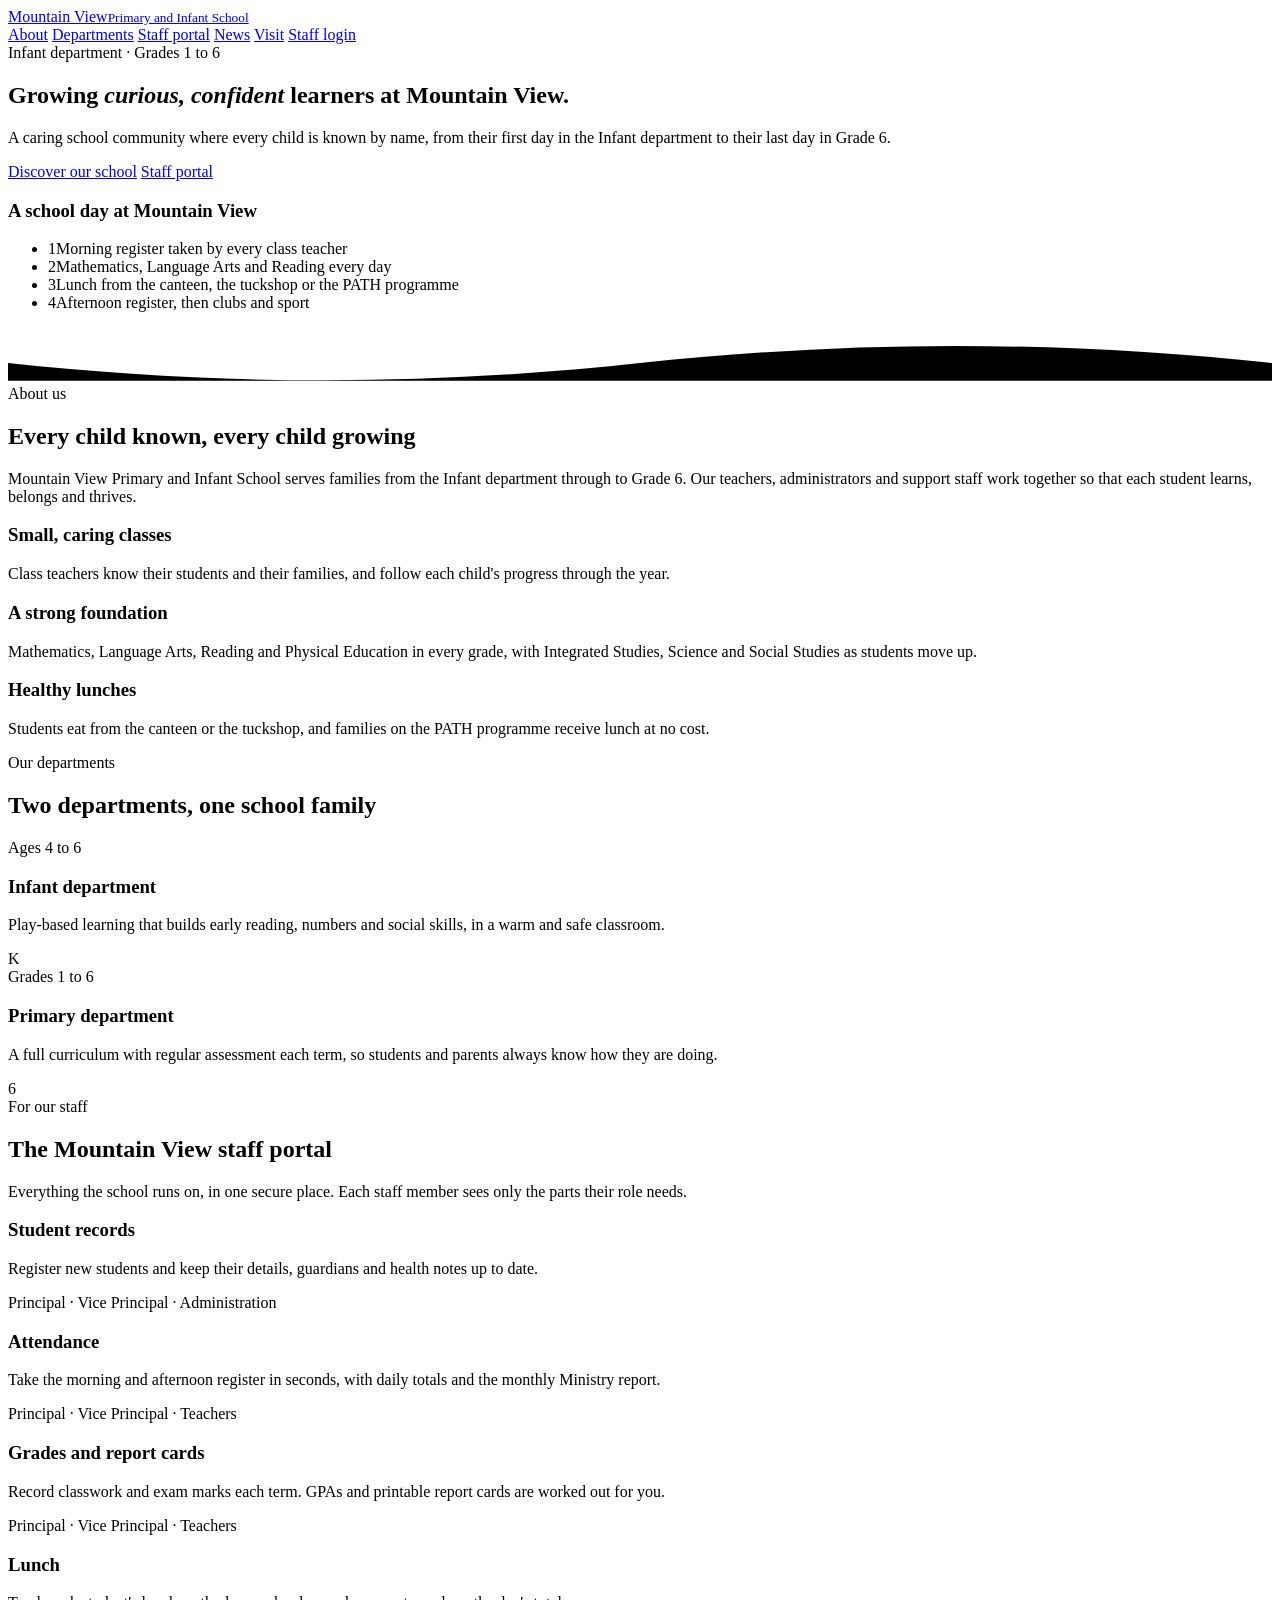
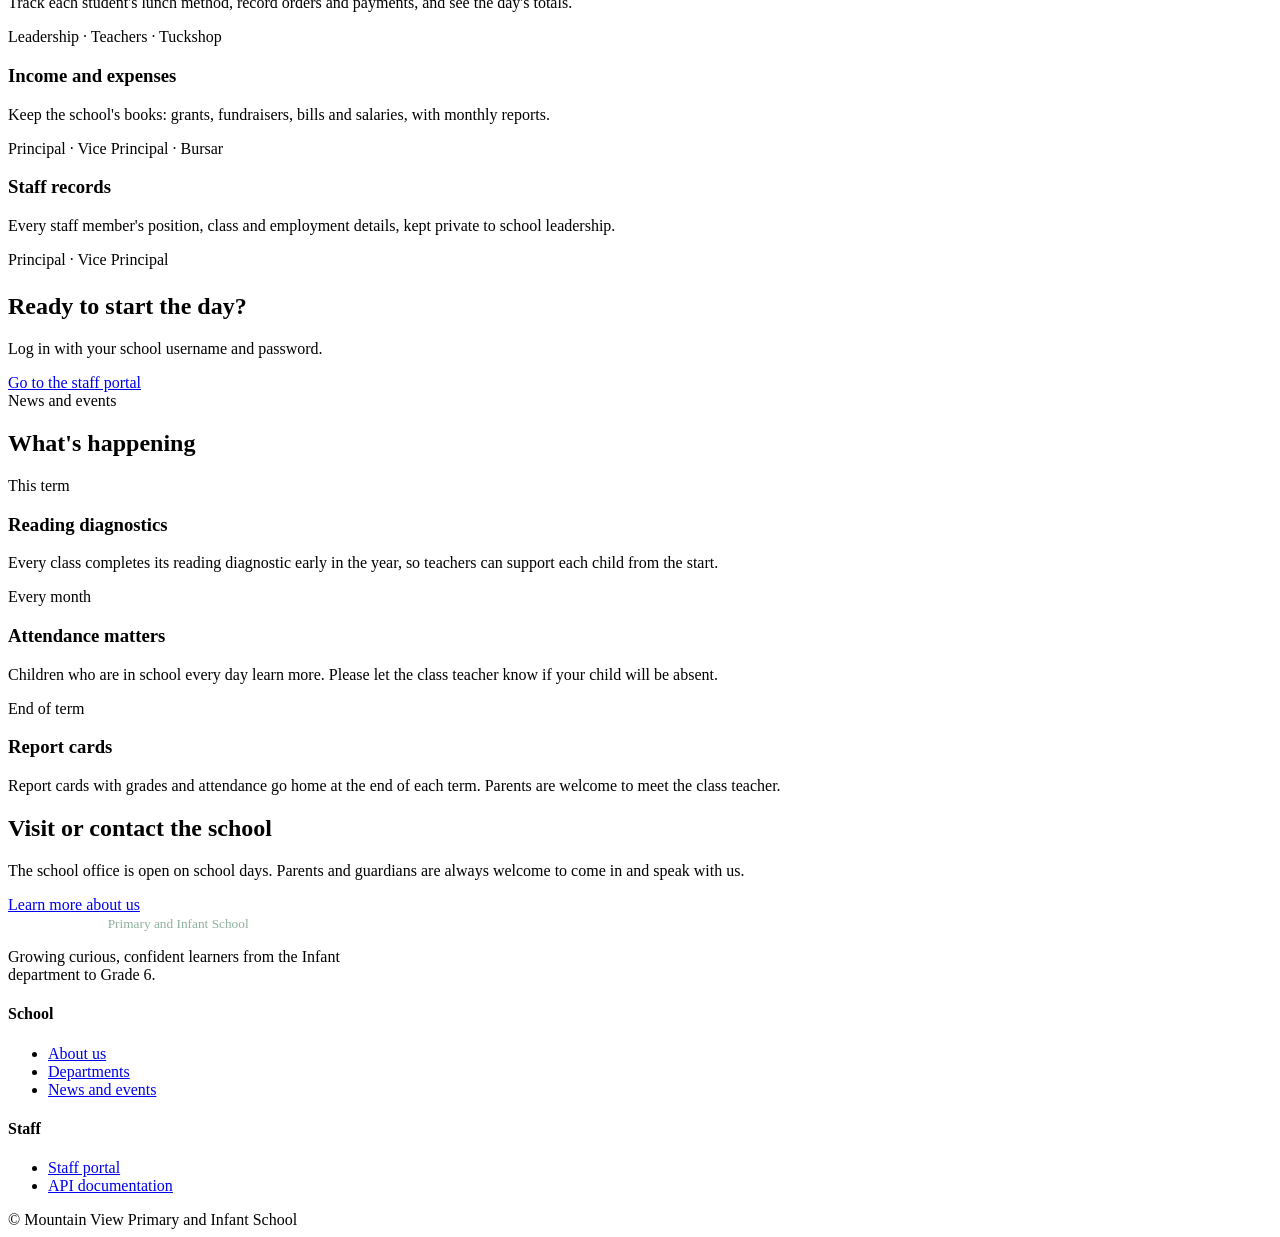
==== src/main/resources/static/index.html @ e2f793f7 "Added a more user friendly website" ====
<!DOCTYPE html>
<html lang="en">
<head>
  <meta charset="UTF-8">
  <meta name="viewport" content="width=device-width, initial-scale=1">
  <title>Mountain View Primary and Infant School</title>
  <meta name="description" content="Mountain View Primary and Infant School: Infant department and Grades 1 to 6.">
  <link rel="stylesheet" href="/assets/css/site.css">
</head>
<body>
  <!--
    Public home page. The words in the About, News and Visit sections are placeholders:
    replace them with the school's real details before going live.
  -->
  <header class="site-header">
    <div class="inner">
      <a class="brand" href="/" data-crest>
        <span class="name">Mountain View<small>Primary and Infant School</small></span>
      </a>
      <nav class="site-nav" aria-label="Main">
        <a href="#about">About</a>
        <a href="#departments">Departments</a>
        <a href="#portal">Staff portal</a>
        <a href="#news">News</a>
        <a href="#visit">Visit</a>
        <a class="btn" href="/login.html" data-portal-link>Staff login</a>
      </nav>
    </div>
  </header>

  <section class="hero">
    <div class="inner">
      <div>
        <span class="eyebrow">Infant department · Grades 1 to 6</span>
        <h1>Growing <em>curious, confident</em> learners at Mountain View.</h1>
        <p class="lead">A caring school community where every child is known by name, from their first day in the Infant department to their last day in Grade 6.</p>
        <div class="actions">
          <a class="btn btn-gold btn-lg" href="#about">Discover our school</a>
          <a class="btn btn-light btn-lg" href="/login.html" data-portal-link>Staff portal</a>
        </div>
      </div>
      <div class="hero-card">
        <h3>A school day at Mountain View</h3>
        <ul>
          <li><span class="dot">1</span><span>Morning register taken by every class teacher</span></li>
          <li><span class="dot">2</span><span>Mathematics, Language Arts and Reading every day</span></li>
          <li><span class="dot">3</span><span>Lunch from the canteen, the tuckshop or the PATH programme</span></li>
          <li><span class="dot">4</span><span>Afternoon register, then clubs and sport</span></li>
        </ul>
      </div>
    </div>
    <svg class="wave" viewBox="0 0 1440 60" preserveAspectRatio="none" aria-hidden="true"><path fill="currentColor" d="M0 40c240 26 480 26 720 0s480-26 720 0v20H0z"/></svg>
  </section>

  <main>
    <section class="section" id="about">
      <div class="section-head">
        <span class="eyebrow">About us</span>
        <h2>Every child known, every child growing</h2>
        <p>Mountain View Primary and Infant School serves families from the Infant department through to Grade 6. Our teachers, administrators and support staff work together so that each student learns, belongs and thrives.</p>
      </div>
      <div class="feature-grid">
        <article class="feature">
          <div class="ico" data-icon="students"></div>
          <h3>Small, caring classes</h3>
          <p>Class teachers know their students and their families, and follow each child's progress through the year.</p>
        </article>
        <article class="feature">
          <div class="ico" data-icon="grades"></div>
          <h3>A strong foundation</h3>
          <p>Mathematics, Language Arts, Reading and Physical Education in every grade, with Integrated Studies, Science and Social Studies as students move up.</p>
        </article>
        <article class="feature">
          <div class="ico" data-icon="lunch"></div>
          <h3>Healthy lunches</h3>
          <p>Students eat from the canteen or the tuckshop, and families on the PATH programme receive lunch at no cost.</p>
        </article>
      </div>
    </section>

    <section class="section" id="departments" style="padding-top:0">
      <div class="section-head">
        <span class="eyebrow">Our departments</span>
        <h2>Two departments, one school family</h2>
      </div>
      <div class="split">
        <article class="dept infant">
          <span class="tag">Ages 4 to 6</span>
          <h3>Infant department</h3>
          <p>Play-based learning that builds early reading, numbers and social skills, in a warm and safe classroom.</p>
          <span class="big" aria-hidden="true">K</span>
        </article>
        <article class="dept primary">
          <span class="tag">Grades 1 to 6</span>
          <h3>Primary department</h3>
          <p>A full curriculum with regular assessment each term, so students and parents always know how they are doing.</p>
          <span class="big" aria-hidden="true">6</span>
        </article>
      </div>
    </section>

    <section class="section" id="portal" style="padding-top:0">
      <div class="section-head">
        <span class="eyebrow">For our staff</span>
        <h2>The Mountain View staff portal</h2>
        <p>Everything the school runs on, in one secure place. Each staff member sees only the parts their role needs.</p>
      </div>
      <div class="feature-grid">
        <article class="feature">
          <div class="ico" data-icon="students"></div>
          <h3>Student records</h3>
          <p>Register new students and keep their details, guardians and health notes up to date.</p>
          <div class="who">Principal · Vice Principal · Administration</div>
        </article>
        <article class="feature">
          <div class="ico" data-icon="attendance"></div>
          <h3>Attendance</h3>
          <p>Take the morning and afternoon register in seconds, with daily totals and the monthly Ministry report.</p>
          <div class="who">Principal · Vice Principal · Teachers</div>
        </article>
        <article class="feature">
          <div class="ico" data-icon="grades"></div>
          <h3>Grades and report cards</h3>
          <p>Record classwork and exam marks each term. GPAs and printable report cards are worked out for you.</p>
          <div class="who">Principal · Vice Principal · Teachers</div>
        </article>
        <article class="feature">
          <div class="ico" data-icon="lunch"></div>
          <h3>Lunch</h3>
          <p>Track each student's lunch method, record orders and payments, and see the day's totals.</p>
          <div class="who">Leadership · Teachers · Tuckshop</div>
        </article>
        <article class="feature">
          <div class="ico" data-icon="finance"></div>
          <h3>Income and expenses</h3>
          <p>Keep the school's books: grants, fundraisers, bills and salaries, with monthly reports.</p>
          <div class="who">Principal · Vice Principal · Bursar</div>
        </article>
        <article class="feature">
          <div class="ico" data-icon="staff"></div>
          <h3>Staff records</h3>
          <p>Every staff member's position, class and employment details, kept private to school leadership.</p>
          <div class="who">Principal · Vice Principal</div>
        </article>
      </div>
      <div class="cta-band" style="margin-top:1.5rem">
        <div>
          <h2>Ready to start the day?</h2>
          <p>Log in with your school username and password.</p>
        </div>
        <a class="btn btn-gold btn-lg" href="/login.html" data-portal-link>Go to the staff portal</a>
      </div>
    </section>

    <section class="section" id="news" style="padding-top:0">
      <div class="section-head">
        <span class="eyebrow">News and events</span>
        <h2>What's happening</h2>
      </div>
      <div class="news-grid">
        <article class="news">
          <div class="date">This term</div>
          <div class="body">
            <h3>Reading diagnostics</h3>
            <p>Every class completes its reading diagnostic early in the year, so teachers can support each child from the start.</p>
          </div>
        </article>
        <article class="news">
          <div class="date">Every month</div>
          <div class="body">
            <h3>Attendance matters</h3>
            <p>Children who are in school every day learn more. Please let the class teacher know if your child will be absent.</p>
          </div>
        </article>
        <article class="news">
          <div class="date">End of term</div>
          <div class="body">
            <h3>Report cards</h3>
            <p>Report cards with grades and attendance go home at the end of each term. Parents are welcome to meet the class teacher.</p>
          </div>
        </article>
      </div>
    </section>

    <section class="section" id="visit" style="padding-top:0">
      <div class="cta-band" style="background:#fff;color:var(--ink);border:1px solid var(--line)">
        <div>
          <h2 style="color:var(--green-950)">Visit or contact the school</h2>
          <p style="color:var(--ink-soft)">The school office is open on school days. Parents and guardians are always welcome to come in and speak with us.</p>
        </div>
        <a class="btn btn-lg" href="#about">Learn more about us</a>
      </div>
    </section>
  </main>

  <footer class="site-footer">
    <div class="inner">
      <div>
        <a class="brand" href="/" data-crest style="color:#fff">
          <span class="name">Mountain View<small style="color:#8fb09d">Primary and Infant School</small></span>
        </a>
        <p style="margin-top:1rem;max-width:340px">Growing curious, confident learners from the Infant department to Grade 6.</p>
      </div>
      <div>
        <h4>School</h4>
        <ul>
          <li><a href="#about">About us</a></li>
          <li><a href="#departments">Departments</a></li>
          <li><a href="#news">News and events</a></li>
        </ul>
      </div>
      <div>
        <h4>Staff</h4>
        <ul>
          <li><a href="/login.html" data-portal-link>Staff portal</a></li>
          <li><a href="/swagger-ui/index.html">API documentation</a></li>
        </ul>
      </div>
    </div>
    <div class="legal">© <span id="year"></span> Mountain View Primary and Infant School</div>
  </footer>

  <script type="module">
    import { svg, CREST, icon, session } from "/assets/js/core.js";

    document.querySelectorAll("[data-crest]").forEach((node) => node.prepend(svg(CREST)));
    document.querySelectorAll("[data-icon]").forEach((node) => node.append(icon(node.dataset.icon)));
    document.getElementById("year").textContent = new Date().getFullYear();

    // Someone already logged in in this tab goes straight to the portal.
    if (session.get()) {
      document.querySelectorAll("[data-portal-link]").forEach((link) => { link.href = "/app.html"; });
    }
  </script>
</body>
</html>
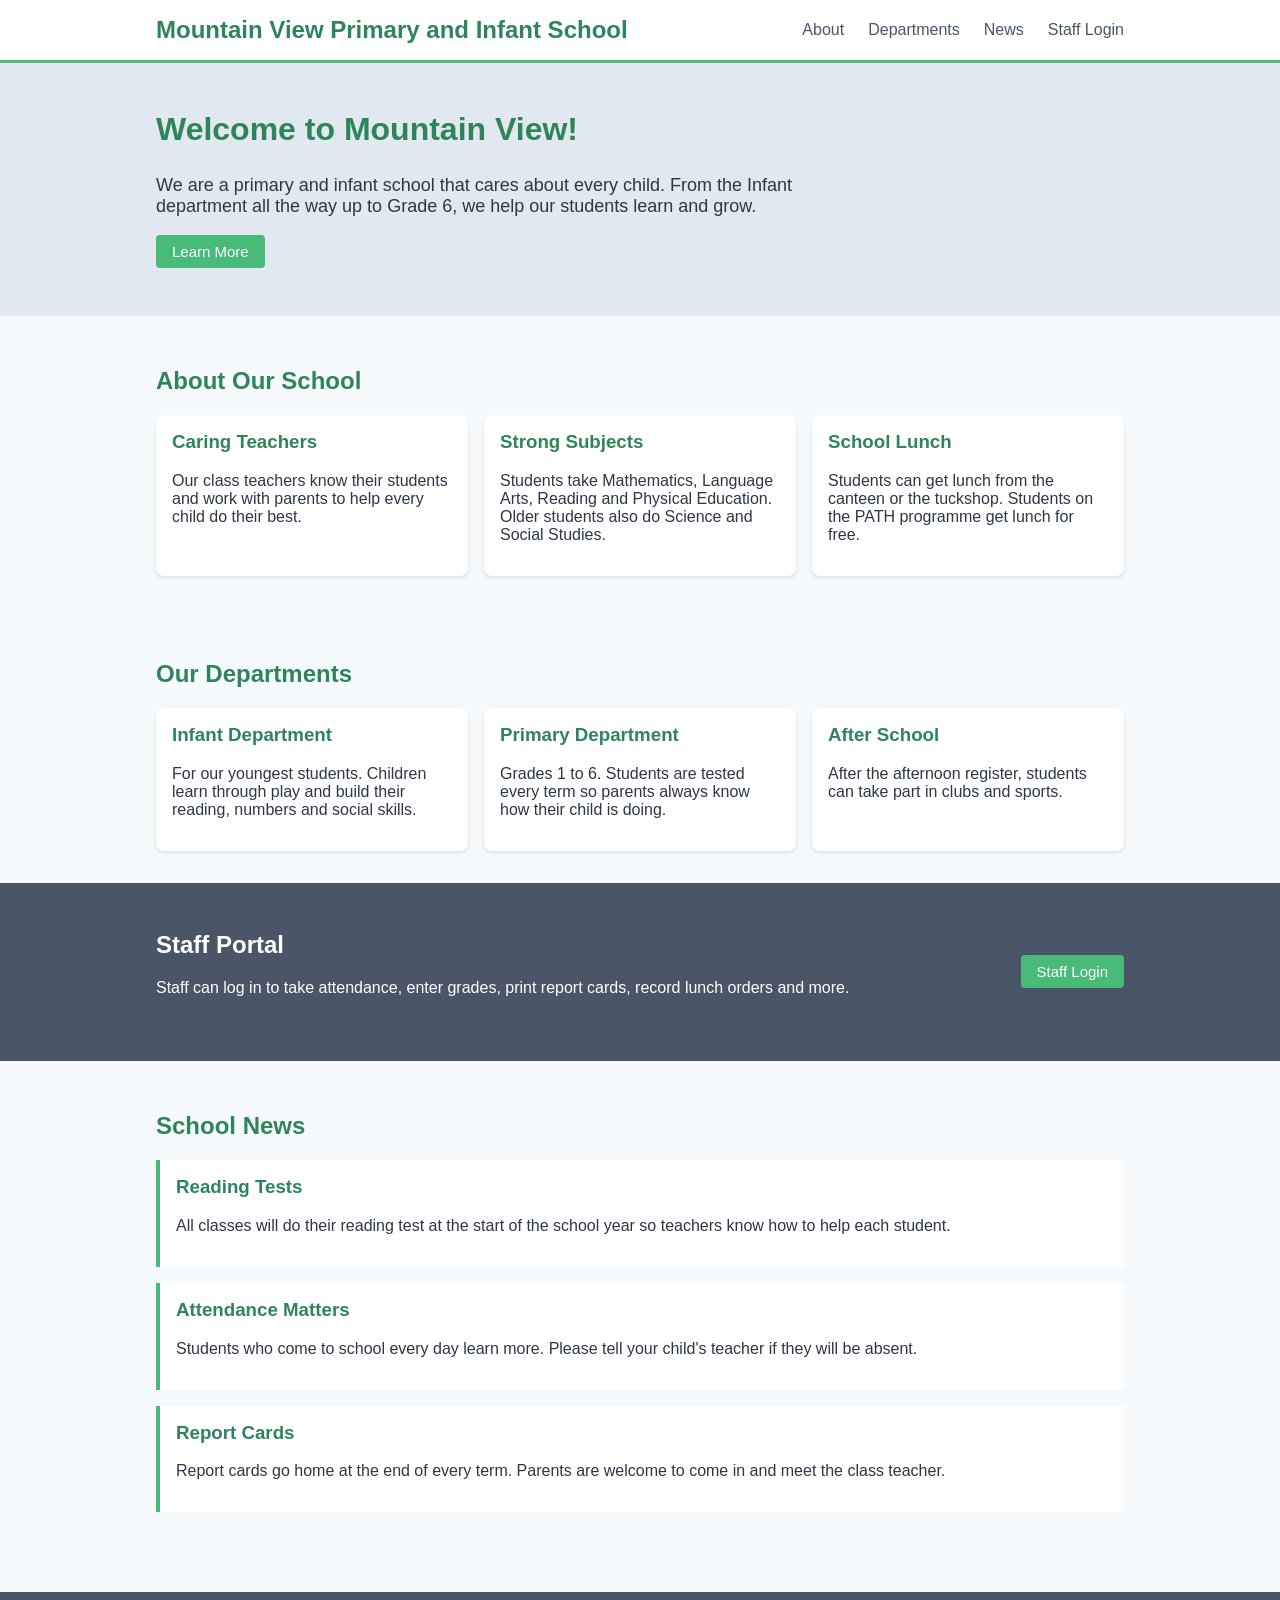
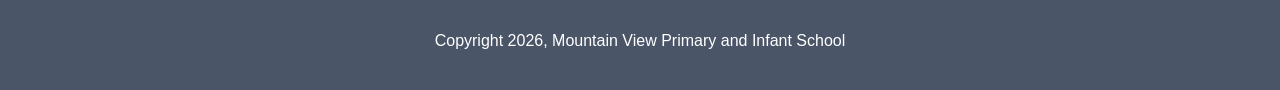
==== commit 4df336c2: "Updated website - unfinished" ====
--- a/src/main/resources/static/index.html
+++ b/src/main/resources/static/index.html
@@ -1,236 +1,108 @@
 <!DOCTYPE html>
 <html lang="en">
 <head>
-  <meta charset="UTF-8">
-  <meta name="viewport" content="width=device-width, initial-scale=1">
-  <title>Mountain View Primary and Infant School</title>
-  <meta name="description" content="Mountain View Primary and Infant School: Infant department and Grades 1 to 6.">
-  <link rel="stylesheet" href="/assets/css/site.css">
+    <meta charset="UTF-8">
+    <meta name="viewport" content="width=device-width, initial-scale=1.0">
+    <title>Mountain View Primary and Infant School</title>
+    <link rel="stylesheet" href="css/styles.css">
 </head>
 <body>
-  <!--
-    Public home page. The words in the About, News and Visit sections are placeholders:
-    replace them with the school's real details before going live.
-  -->
-  <header class="site-header">
-    <div class="inner">
-      <a class="brand" href="/" data-crest>
-        <span class="name">Mountain View<small>Primary and Infant School</small></span>
-      </a>
-      <nav class="site-nav" aria-label="Main">
-        <a href="#about">About</a>
-        <a href="#departments">Departments</a>
-        <a href="#portal">Staff portal</a>
-        <a href="#news">News</a>
-        <a href="#visit">Visit</a>
-        <a class="btn" href="/login.html" data-portal-link>Staff login</a>
-      </nav>
-    </div>
-  </header>
+    <header>
+        <div class="container">
+            <h1>Mountain View Primary and Infant School</h1>
+            <nav>
+                <ul>
+                    <li><a href="#about">About</a></li>
+                    <li><a href="#departments">Departments</a></li>
+                    <li><a href="#news">News</a></li>
+                    <li><a href="login.html">Staff Login</a></li>
+                </ul>
+            </nav>
+        </div>
+    </header>
 
-  <section class="hero">
-    <div class="inner">
-      <div>
-        <span class="eyebrow">Infant department · Grades 1 to 6</span>
-        <h1>Growing <em>curious, confident</em> learners at Mountain View.</h1>
-        <p class="lead">A caring school community where every child is known by name, from their first day in the Infant department to their last day in Grade 6.</p>
-        <div class="actions">
-          <a class="btn btn-gold btn-lg" href="#about">Discover our school</a>
-          <a class="btn btn-light btn-lg" href="/login.html" data-portal-link>Staff portal</a>
+    <main>
+        <section class="hero">
+            <div class="container">
+                <h2>Welcome to Mountain View!</h2>
+                <p>We are a primary and infant school that cares about every child. From the Infant department all the way up to Grade 6, we help our students learn and grow.</p>
+                <a href="#about" class="btn">Learn More</a>
+            </div>
+        </section>
+
+        <section class="about" id="about">
+            <div class="container">
+                <h2>About Our School</h2>
+                <div class="cards">
+                    <div class="card">
+                        <h3>Caring Teachers</h3>
+                        <p>Our class teachers know their students and work with parents to help every child do their best.</p>
+                    </div>
+                    <div class="card">
+                        <h3>Strong Subjects</h3>
+                        <p>Students take Mathematics, Language Arts, Reading and Physical Education. Older students also do Science and Social Studies.</p>
+                    </div>
+                    <div class="card">
+                        <h3>School Lunch</h3>
+                        <p>Students can get lunch from the canteen or the tuckshop. Students on the PATH programme get lunch for free.</p>
+                    </div>
+                </div>
+            </div>
+        </section>
+
+        <section class="about" id="departments">
+            <div class="container">
+                <h2>Our Departments</h2>
+                <div class="cards">
+                    <div class="card">
+                        <h3>Infant Department</h3>
+                        <p>For our youngest students. Children learn through play and build their reading, numbers and social skills.</p>
+                    </div>
+                    <div class="card">
+                        <h3>Primary Department</h3>
+                        <p>Grades 1 to 6. Students are tested every term so parents always know how their child is doing.</p>
+                    </div>
+                    <div class="card">
+                        <h3>After School</h3>
+                        <p>After the afternoon register, students can take part in clubs and sports.</p>
+                    </div>
+                </div>
+            </div>
+        </section>
+
+        <section class="portal-band">
+            <div class="container">
+                <div>
+                    <h2>Staff Portal</h2>
+                    <p>Staff can log in to take attendance, enter grades, print report cards, record lunch orders and more.</p>
+                </div>
+                <a href="login.html" class="btn">Staff Login</a>
+            </div>
+        </section>
+
+        <section class="news" id="news">
+            <div class="container">
+                <h2>School News</h2>
+                <article>
+                    <h3>Reading Tests</h3>
+                    <p>All classes will do their reading test at the start of the school year so teachers know how to help each student.</p>
+                </article>
+                <article>
+                    <h3>Attendance Matters</h3>
+                    <p>Students who come to school every day learn more. Please tell your child's teacher if they will be absent.</p>
+                </article>
+                <article>
+                    <h3>Report Cards</h3>
+                    <p>Report cards go home at the end of every term. Parents are welcome to come in and meet the class teacher.</p>
+                </article>
+            </div>
+        </section>
+    </main>
+
+    <footer>
+        <div class="container">
+            <p>Copyright 2026, Mountain View Primary and Infant School</p>
         </div>
-      </div>
-      <div class="hero-card">
-        <h3>A school day at Mountain View</h3>
-        <ul>
-          <li><span class="dot">1</span><span>Morning register taken by every class teacher</span></li>
-          <li><span class="dot">2</span><span>Mathematics, Language Arts and Reading every day</span></li>
-          <li><span class="dot">3</span><span>Lunch from the canteen, the tuckshop or the PATH programme</span></li>
-          <li><span class="dot">4</span><span>Afternoon register, then clubs and sport</span></li>
-        </ul>
-      </div>
-    </div>
-    <svg class="wave" viewBox="0 0 1440 60" preserveAspectRatio="none" aria-hidden="true"><path fill="currentColor" d="M0 40c240 26 480 26 720 0s480-26 720 0v20H0z"/></svg>
-  </section>
-
-  <main>
-    <section class="section" id="about">
-      <div class="section-head">
-        <span class="eyebrow">About us</span>
-        <h2>Every child known, every child growing</h2>
-        <p>Mountain View Primary and Infant School serves families from the Infant department through to Grade 6. Our teachers, administrators and support staff work together so that each student learns, belongs and thrives.</p>
-      </div>
-      <div class="feature-grid">
-        <article class="feature">
-          <div class="ico" data-icon="students"></div>
-          <h3>Small, caring classes</h3>
-          <p>Class teachers know their students and their families, and follow each child's progress through the year.</p>
-        </article>
-        <article class="feature">
-          <div class="ico" data-icon="grades"></div>
-          <h3>A strong foundation</h3>
-          <p>Mathematics, Language Arts, Reading and Physical Education in every grade, with Integrated Studies, Science and Social Studies as students move up.</p>
-        </article>
-        <article class="feature">
-          <div class="ico" data-icon="lunch"></div>
-          <h3>Healthy lunches</h3>
-          <p>Students eat from the canteen or the tuckshop, and families on the PATH programme receive lunch at no cost.</p>
-        </article>
-      </div>
-    </section>
-
-    <section class="section" id="departments" style="padding-top:0">
-      <div class="section-head">
-        <span class="eyebrow">Our departments</span>
-        <h2>Two departments, one school family</h2>
-      </div>
-      <div class="split">
-        <article class="dept infant">
-          <span class="tag">Ages 4 to 6</span>
-          <h3>Infant department</h3>
-          <p>Play-based learning that builds early reading, numbers and social skills, in a warm and safe classroom.</p>
-          <span class="big" aria-hidden="true">K</span>
-        </article>
-        <article class="dept primary">
-          <span class="tag">Grades 1 to 6</span>
-          <h3>Primary department</h3>
-          <p>A full curriculum with regular assessment each term, so students and parents always know how they are doing.</p>
-          <span class="big" aria-hidden="true">6</span>
-        </article>
-      </div>
-    </section>
-
-    <section class="section" id="portal" style="padding-top:0">
-      <div class="section-head">
-        <span class="eyebrow">For our staff</span>
-        <h2>The Mountain View staff portal</h2>
-        <p>Everything the school runs on, in one secure place. Each staff member sees only the parts their role needs.</p>
-      </div>
-      <div class="feature-grid">
-        <article class="feature">
-          <div class="ico" data-icon="students"></div>
-          <h3>Student records</h3>
-          <p>Register new students and keep their details, guardians and health notes up to date.</p>
-          <div class="who">Principal · Vice Principal · Administration</div>
-        </article>
-        <article class="feature">
-          <div class="ico" data-icon="attendance"></div>
-          <h3>Attendance</h3>
-          <p>Take the morning and afternoon register in seconds, with daily totals and the monthly Ministry report.</p>
-          <div class="who">Principal · Vice Principal · Teachers</div>
-        </article>
-        <article class="feature">
-          <div class="ico" data-icon="grades"></div>
-          <h3>Grades and report cards</h3>
-          <p>Record classwork and exam marks each term. GPAs and printable report cards are worked out for you.</p>
-          <div class="who">Principal · Vice Principal · Teachers</div>
-        </article>
-        <article class="feature">
-          <div class="ico" data-icon="lunch"></div>
-          <h3>Lunch</h3>
-          <p>Track each student's lunch method, record orders and payments, and see the day's totals.</p>
-          <div class="who">Leadership · Teachers · Tuckshop</div>
-        </article>
-        <article class="feature">
-          <div class="ico" data-icon="finance"></div>
-          <h3>Income and expenses</h3>
-          <p>Keep the school's books: grants, fundraisers, bills and salaries, with monthly reports.</p>
-          <div class="who">Principal · Vice Principal · Bursar</div>
-        </article>
-        <article class="feature">
-          <div class="ico" data-icon="staff"></div>
-          <h3>Staff records</h3>
-          <p>Every staff member's position, class and employment details, kept private to school leadership.</p>
-          <div class="who">Principal · Vice Principal</div>
-        </article>
-      </div>
-      <div class="cta-band" style="margin-top:1.5rem">
-        <div>
-          <h2>Ready to start the day?</h2>
-          <p>Log in with your school username and password.</p>
-        </div>
-        <a class="btn btn-gold btn-lg" href="/login.html" data-portal-link>Go to the staff portal</a>
-      </div>
-    </section>
-
-    <section class="section" id="news" style="padding-top:0">
-      <div class="section-head">
-        <span class="eyebrow">News and events</span>
-        <h2>What's happening</h2>
-      </div>
-      <div class="news-grid">
-        <article class="news">
-          <div class="date">This term</div>
-          <div class="body">
-            <h3>Reading diagnostics</h3>
-            <p>Every class completes its reading diagnostic early in the year, so teachers can support each child from the start.</p>
-          </div>
-        </article>
-        <article class="news">
-          <div class="date">Every month</div>
-          <div class="body">
-            <h3>Attendance matters</h3>
-            <p>Children who are in school every day learn more. Please let the class teacher know if your child will be absent.</p>
-          </div>
-        </article>
-        <article class="news">
-          <div class="date">End of term</div>
-          <div class="body">
-            <h3>Report cards</h3>
-            <p>Report cards with grades and attendance go home at the end of each term. Parents are welcome to meet the class teacher.</p>
-          </div>
-        </article>
-      </div>
-    </section>
-
-    <section class="section" id="visit" style="padding-top:0">
-      <div class="cta-band" style="background:#fff;color:var(--ink);border:1px solid var(--line)">
-        <div>
-          <h2 style="color:var(--green-950)">Visit or contact the school</h2>
-          <p style="color:var(--ink-soft)">The school office is open on school days. Parents and guardians are always welcome to come in and speak with us.</p>
-        </div>
-        <a class="btn btn-lg" href="#about">Learn more about us</a>
-      </div>
-    </section>
-  </main>
-
-  <footer class="site-footer">
-    <div class="inner">
-      <div>
-        <a class="brand" href="/" data-crest style="color:#fff">
-          <span class="name">Mountain View<small style="color:#8fb09d">Primary and Infant School</small></span>
-        </a>
-        <p style="margin-top:1rem;max-width:340px">Growing curious, confident learners from the Infant department to Grade 6.</p>
-      </div>
-      <div>
-        <h4>School</h4>
-        <ul>
-          <li><a href="#about">About us</a></li>
-          <li><a href="#departments">Departments</a></li>
-          <li><a href="#news">News and events</a></li>
-        </ul>
-      </div>
-      <div>
-        <h4>Staff</h4>
-        <ul>
-          <li><a href="/login.html" data-portal-link>Staff portal</a></li>
-          <li><a href="/swagger-ui/index.html">API documentation</a></li>
-        </ul>
-      </div>
-    </div>
-    <div class="legal">© <span id="year"></span> Mountain View Primary and Infant School</div>
-  </footer>
-
-  <script type="module">
-    import { svg, CREST, icon, session } from "/assets/js/core.js";
-
-    document.querySelectorAll("[data-crest]").forEach((node) => node.prepend(svg(CREST)));
-    document.querySelectorAll("[data-icon]").forEach((node) => node.append(icon(node.dataset.icon)));
-    document.getElementById("year").textContent = new Date().getFullYear();
-
-    // Someone already logged in in this tab goes straight to the portal.
-    if (session.get()) {
-      document.querySelectorAll("[data-portal-link]").forEach((link) => { link.href = "/app.html"; });
-    }
-  </script>
+    </footer>
 </body>
 </html>
--- a/src/main/resources/static/css/styles.css
+++ b/src/main/resources/static/css/styles.css
@@ -0,0 +1,371 @@
+/* Styles for the Mountain View website and staff portal */
+
+body {
+    margin: 0;
+    font-family: -apple-system, BlinkMacSystemFont, "Segoe UI", Roboto, "Helvetica Neue", Arial, sans-serif;
+    font-size: 16px;
+    color: #2D3748;
+    background-color: #F7FAFC;
+}
+
+.container {
+    max-width: 1000px;
+    width: 100%;
+    margin: 0 auto;
+    box-sizing: border-box;
+    padding-left: 1rem;
+    padding-right: 1rem;
+}
+
+h1, h2, h3 {
+    color: #2F855A;
+}
+
+a {
+    color: #5A67D8;
+}
+
+/* Makes sure anything with the hidden attribute stays hidden */
+[hidden] {
+    display: none !important;
+}
+
+.table-scroll {
+    overflow-x: auto;
+}
+
+
+/* The header */
+
+header {
+    background-color: white;
+    border-bottom: 3px solid #48BB78;
+}
+
+header .container {
+    display: flex;
+    align-items: center;
+    justify-content: space-between;
+    gap: 2rem;
+    padding-top: 1rem;
+    padding-bottom: 1rem;
+}
+
+header h1 {
+    margin: 0;
+    font-size: 24px;
+}
+
+header ul {
+    list-style: none;
+    margin: 0;
+    padding: 0;
+    display: flex;
+    flex-wrap: wrap;
+    gap: 1.5rem;
+}
+
+header a {
+    text-decoration: none;
+    color: #4A5568;
+}
+
+header a:hover {
+    color: #48BB78;
+}
+
+header a.current {
+    color: #2F855A;
+    font-weight: bold;
+}
+
+
+/* Buttons */
+
+.btn, button {
+    background-color: #48BB78;
+    color: white;
+    border: none;
+    padding: 0.5rem 1rem;
+    font-size: 15px;
+    border-radius: 4px;
+    cursor: pointer;
+    text-decoration: none;
+    display: inline-block;
+}
+
+.btn:hover, button:hover {
+    background-color: #38A169;
+}
+
+button.grey {
+    background-color: #A0AEC0;
+}
+
+button.small {
+    padding: 0.25rem 0.6rem;
+    font-size: 13px;
+}
+
+
+/* Forms */
+
+input, select, textarea {
+    padding: 0.4rem;
+    font-size: 15px;
+    border: 1px solid #CBD5E0;
+    border-radius: 4px;
+}
+
+label {
+    display: inline-block;
+    margin-right: 1rem;
+    margin-bottom: 0.75rem;
+}
+
+fieldset {
+    border: 1px solid #CBD5E0;
+    border-radius: 6px;
+    background-color: white;
+    margin-bottom: 1.5rem;
+    padding: 1rem;
+}
+
+legend {
+    font-weight: bold;
+    color: #2F855A;
+}
+
+.form-row label {
+    display: inline-flex;
+    flex-direction: column;
+    gap: 0.25rem;
+}
+
+
+/* Tables */
+
+table {
+    border-collapse: collapse;
+    width: 100%;
+    background-color: white;
+    margin-bottom: 1rem;
+}
+
+th, td {
+    border: 1px solid #CBD5E0;
+    padding: 8px 10px;
+    text-align: left;
+}
+
+th {
+    background-color: #E2E8F0;
+}
+
+tbody tr:nth-child(even) {
+    background-color: #F7FAFC;
+}
+
+
+/* Messages */
+
+.message {
+    font-weight: bold;
+    min-height: 1.2em;
+}
+
+.error {
+    color: #C53030;
+}
+
+.success {
+    color: #2F855A;
+}
+
+
+/* Home page */
+
+.hero {
+    background-color: #E2E8F0;
+    padding: 3rem 0;
+}
+
+.hero h2 {
+    font-size: 32px;
+    margin-top: 0;
+}
+
+.hero p {
+    font-size: 18px;
+    max-width: 650px;
+}
+
+.about, .news {
+    padding: 2rem 0;
+}
+
+.cards {
+    display: grid;
+    grid-template-columns: repeat(3, 1fr);
+    gap: 1rem;
+}
+
+.card {
+    background-color: white;
+    padding: 1rem;
+    border-radius: 8px;
+    box-shadow: 0 2px 4px rgba(0, 0, 0, 0.1);
+}
+
+.card h3 {
+    margin-top: 0;
+}
+
+.portal-band {
+    background-color: #4A5568;
+    color: white;
+    padding: 3rem 0;
+}
+
+.portal-band .container {
+    display: flex;
+    align-items: center;
+    justify-content: space-between;
+    gap: 1rem;
+}
+
+.portal-band h2 {
+    color: white;
+    margin-top: 0;
+}
+
+.news article {
+    background-color: white;
+    padding: 1rem;
+    margin-bottom: 1rem;
+    border-left: 4px solid #48BB78;
+}
+
+.news article h3 {
+    margin-top: 0;
+}
+
+
+/* Login page */
+
+.login-box {
+    max-width: 400px;
+    margin: 3rem auto;
+    background-color: white;
+    padding: 2rem;
+    border-radius: 8px;
+    box-shadow: 0 2px 4px rgba(0, 0, 0, 0.1);
+}
+
+.login-box h2 {
+    margin-top: 0;
+}
+
+.login-box label {
+    display: block;
+    margin-right: 0;
+}
+
+.login-box input {
+    width: 100%;
+    box-sizing: border-box;
+    margin-top: 0.25rem;
+}
+
+
+/* Staff portal pages */
+
+main.portal {
+    padding-top: 1rem;
+    padding-bottom: 2rem;
+}
+
+.user-info {
+    color: #4A5568;
+    font-size: 14px;
+}
+
+.boxes {
+    display: grid;
+    grid-template-columns: repeat(3, 1fr);
+    gap: 1rem;
+    margin-bottom: 1.5rem;
+}
+
+.box {
+    background-color: white;
+    border: 1px solid #CBD5E0;
+    border-radius: 6px;
+    padding: 1rem;
+}
+
+.box .number {
+    font-size: 28px;
+    font-weight: bold;
+    color: #2F855A;
+}
+
+.details {
+    background-color: white;
+    border: 1px solid #CBD5E0;
+    padding: 1rem;
+    margin-bottom: 1.5rem;
+}
+
+.report-card {
+    background-color: white;
+    border: 2px solid #48BB78;
+    padding: 1.5rem;
+}
+
+.report-card h2 {
+    margin-top: 0;
+    text-align: center;
+}
+
+
+/* The footer */
+
+footer {
+    background-color: #4A5568;
+    color: white;
+    padding: 1.5rem 0;
+    margin-top: 2rem;
+}
+
+footer .container {
+    text-align: center;
+}
+
+
+/* Smaller screens */
+
+@media (max-width: 700px) {
+    header .container {
+        flex-direction: column;
+        align-items: flex-start;
+        gap: 0.75rem;
+    }
+
+    .cards, .boxes {
+        grid-template-columns: 1fr;
+    }
+
+    .portal-band .container {
+        flex-direction: column;
+        align-items: flex-start;
+    }
+}
+
+/* Hide the menu and buttons when printing a report card */
+
+@media print {
+    header, footer, fieldset, .no-print {
+        display: none;
+    }
+}
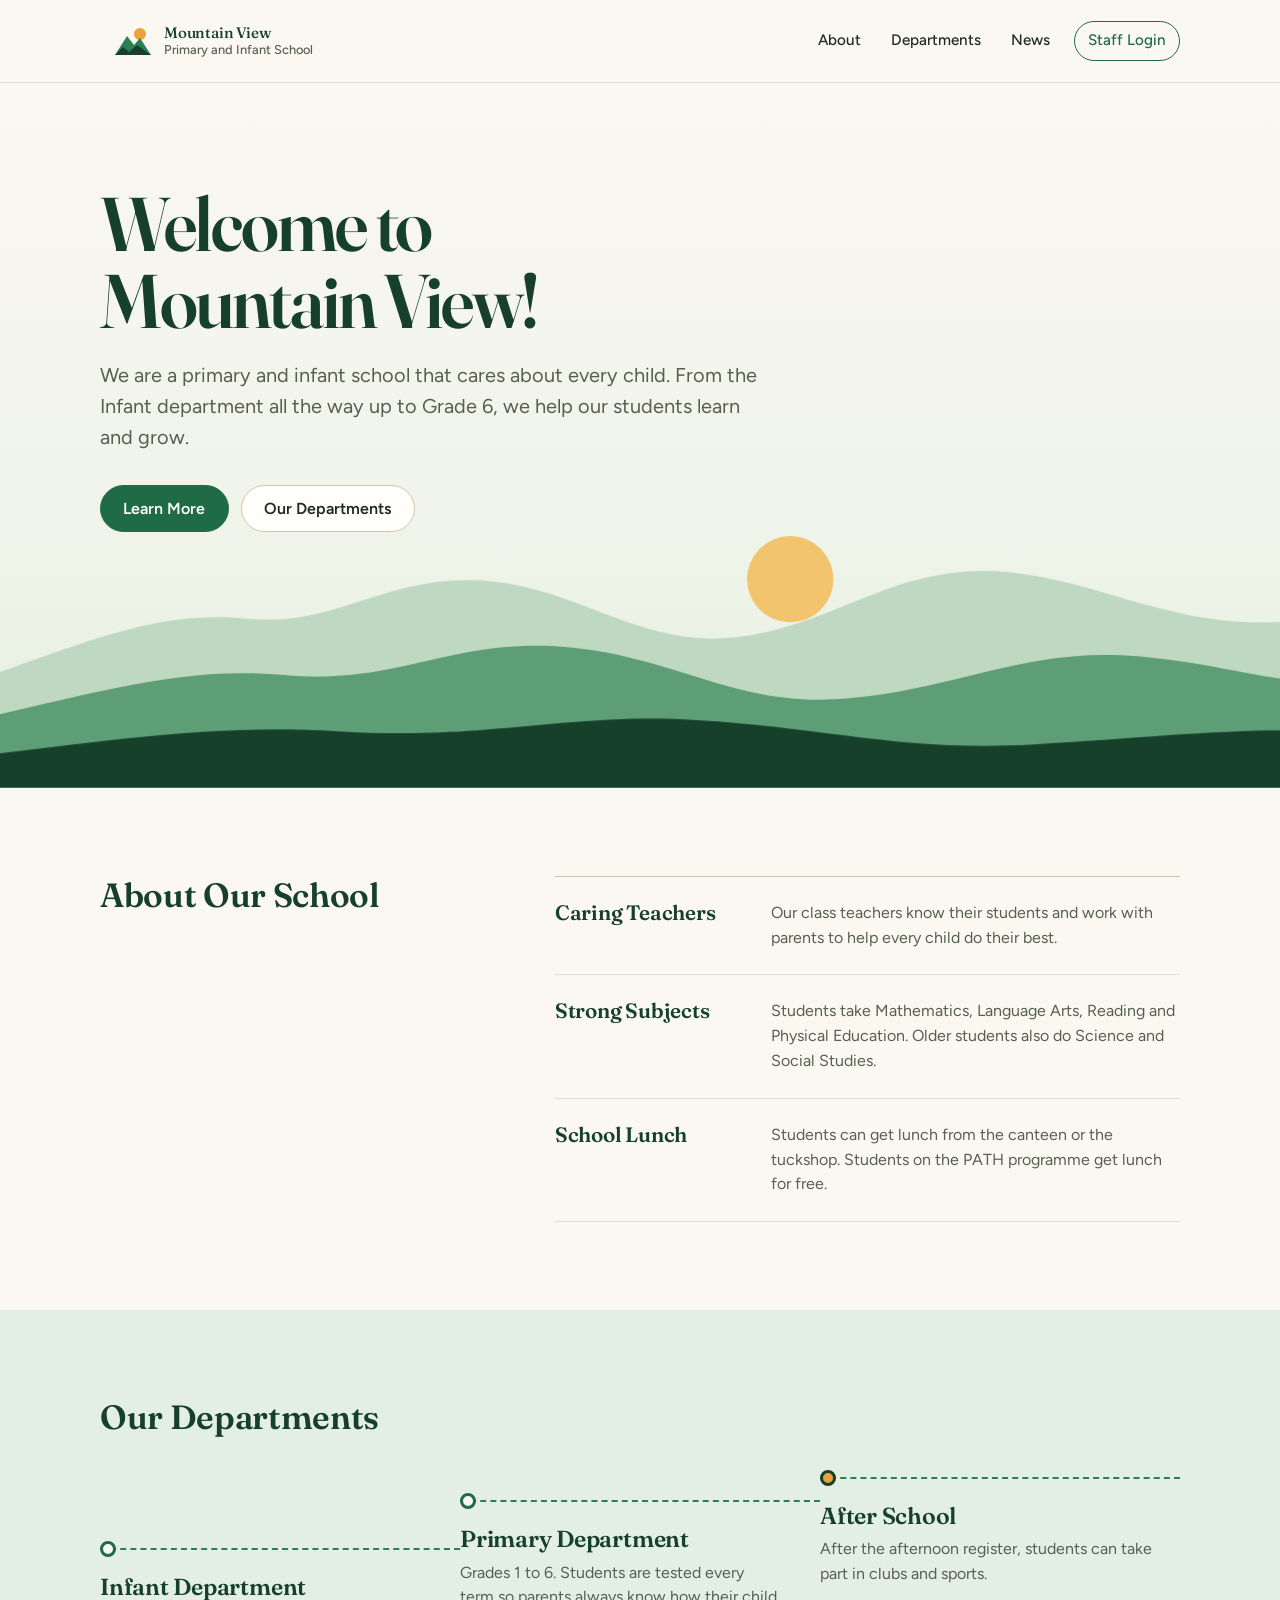
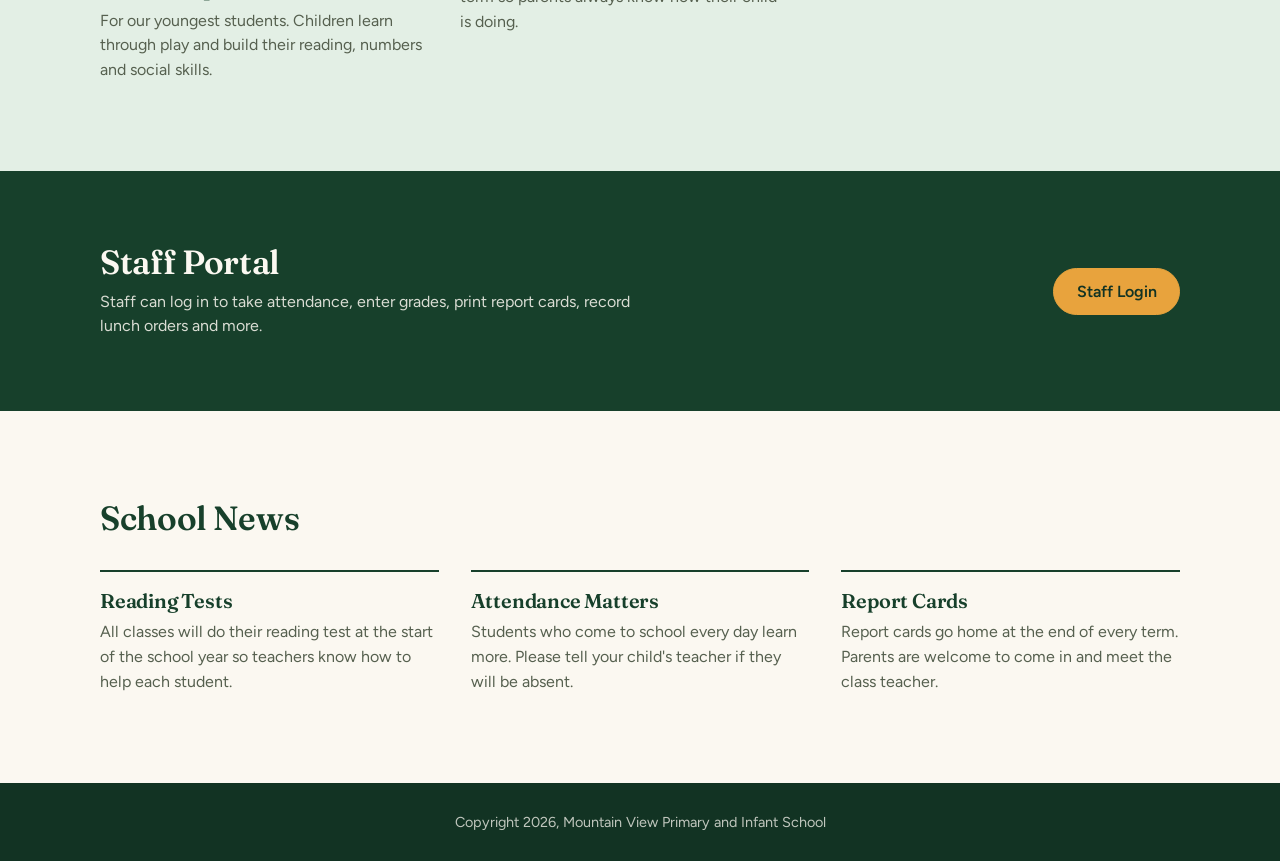
==== commit bd11e660: "Redesign the website and staff portal styling New look for the public site: mountain hero, ruled Abo" ====
--- a/src/main/resources/static/index.html
+++ b/src/main/resources/static/index.html
@@ -3,19 +3,29 @@
 <head>
     <meta charset="UTF-8">
     <meta name="viewport" content="width=device-width, initial-scale=1.0">
+    <meta name="theme-color" content="#FBF8F1">
     <title>Mountain View Primary and Infant School</title>
     <link rel="stylesheet" href="css/styles.css">
 </head>
 <body>
     <header>
         <div class="container">
-            <h1>Mountain View Primary and Infant School</h1>
-            <nav>
+            <h1>
+                <a href="index.html" class="brand">
+                    <svg viewBox="0 0 40 40" aria-hidden="true">
+                        <circle cx="27" cy="13" r="6" fill="#E8A33D"/>
+                        <path d="M2 34 14 15l7 9 6-7 11 17z" fill="#2A7F53"/>
+                        <path d="M2 34l8-8 6 5 8-7 14 10z" fill="#17402B"/>
+                    </svg>
+                    <span>Mountain View <small>Primary and Infant School</small></span>
+                </a>
+            </h1>
+            <nav aria-label="Main">
                 <ul>
                     <li><a href="#about">About</a></li>
                     <li><a href="#departments">Departments</a></li>
                     <li><a href="#news">News</a></li>
-                    <li><a href="login.html">Staff Login</a></li>
+                    <li><a href="login.html" class="nav-cta">Staff Login</a></li>
                 </ul>
             </nav>
         </div>
@@ -26,47 +36,56 @@
             <div class="container">
                 <h2>Welcome to Mountain View!</h2>
                 <p>We are a primary and infant school that cares about every child. From the Infant department all the way up to Grade 6, we help our students learn and grow.</p>
-                <a href="#about" class="btn">Learn More</a>
+                <div class="hero-actions">
+                    <a href="#about" class="btn">Learn More</a>
+                    <a href="#departments" class="btn secondary">Our Departments</a>
+                </div>
+            </div>
+            <svg class="ridges" viewBox="0 0 1440 300" preserveAspectRatio="xMidYMax slice" aria-hidden="true">
+                <circle class="sun-disc" cx="880" cy="78" r="46" fill="#F2C46D"/>
+                <path class="ridge far" fill="#BFD8C2" d="M0 190 C120 150 200 110 300 120 C400 130 450 70 560 80 C660 90 720 150 820 140 C930 128 990 60 1110 70 C1220 80 1300 140 1440 120 V300 H0Z"/>
+                <path class="ridge mid" fill="#5E9E76" d="M0 230 C140 200 230 170 340 180 C460 192 520 140 640 150 C760 160 820 215 940 205 C1060 195 1130 150 1250 160 C1340 168 1400 190 1440 185 V300 H0Z"/>
+                <path class="ridge near" fill="#17402B" d="M0 268 C160 250 260 232 400 240 C560 250 640 220 780 228 C920 236 1000 262 1140 254 C1260 247 1360 236 1440 240 V300 H0Z"/>
+            </svg>
+        </section>
+
+        <section class="section" id="about">
+            <div class="container split">
+                <h2>About Our School</h2>
+                <ul class="ruled">
+                    <li>
+                        <h3>Caring Teachers</h3>
+                        <p>Our class teachers know their students and work with parents to help every child do their best.</p>
+                    </li>
+                    <li>
+                        <h3>Strong Subjects</h3>
+                        <p>Students take Mathematics, Language Arts, Reading and Physical Education. Older students also do Science and Social Studies.</p>
+                    </li>
+                    <li>
+                        <h3>School Lunch</h3>
+                        <p>Students can get lunch from the canteen or the tuckshop. Students on the PATH programme get lunch for free.</p>
+                    </li>
+                </ul>
             </div>
         </section>
 
-        <section class="about" id="about">
-            <div class="container">
-                <h2>About Our School</h2>
-                <div class="cards">
-                    <div class="card">
-                        <h3>Caring Teachers</h3>
-                        <p>Our class teachers know their students and work with parents to help every child do their best.</p>
-                    </div>
-                    <div class="card">
-                        <h3>Strong Subjects</h3>
-                        <p>Students take Mathematics, Language Arts, Reading and Physical Education. Older students also do Science and Social Studies.</p>
-                    </div>
-                    <div class="card">
-                        <h3>School Lunch</h3>
-                        <p>Students can get lunch from the canteen or the tuckshop. Students on the PATH programme get lunch for free.</p>
-                    </div>
-                </div>
-            </div>
-        </section>
-
-        <section class="about" id="departments">
+        <section class="section departments" id="departments">
             <div class="container">
                 <h2>Our Departments</h2>
-                <div class="cards">
-                    <div class="card">
+                <ol class="trail">
+                    <li>
                         <h3>Infant Department</h3>
                         <p>For our youngest students. Children learn through play and build their reading, numbers and social skills.</p>
-                    </div>
-                    <div class="card">
+                    </li>
+                    <li>
                         <h3>Primary Department</h3>
                         <p>Grades 1 to 6. Students are tested every term so parents always know how their child is doing.</p>
-                    </div>
-                    <div class="card">
+                    </li>
+                    <li>
                         <h3>After School</h3>
                         <p>After the afternoon register, students can take part in clubs and sports.</p>
-                    </div>
-                </div>
+                    </li>
+                </ol>
             </div>
         </section>
 
@@ -76,25 +95,27 @@
                     <h2>Staff Portal</h2>
                     <p>Staff can log in to take attendance, enter grades, print report cards, record lunch orders and more.</p>
                 </div>
-                <a href="login.html" class="btn">Staff Login</a>
+                <a href="login.html" class="btn sun">Staff Login</a>
             </div>
         </section>
 
-        <section class="news" id="news">
+        <section class="section" id="news">
             <div class="container">
                 <h2>School News</h2>
-                <article>
-                    <h3>Reading Tests</h3>
-                    <p>All classes will do their reading test at the start of the school year so teachers know how to help each student.</p>
-                </article>
-                <article>
-                    <h3>Attendance Matters</h3>
-                    <p>Students who come to school every day learn more. Please tell your child's teacher if they will be absent.</p>
-                </article>
-                <article>
-                    <h3>Report Cards</h3>
-                    <p>Report cards go home at the end of every term. Parents are welcome to come in and meet the class teacher.</p>
-                </article>
+                <div class="news-list">
+                    <article>
+                        <h3>Reading Tests</h3>
+                        <p>All classes will do their reading test at the start of the school year so teachers know how to help each student.</p>
+                    </article>
+                    <article>
+                        <h3>Attendance Matters</h3>
+                        <p>Students who come to school every day learn more. Please tell your child's teacher if they will be absent.</p>
+                    </article>
+                    <article>
+                        <h3>Report Cards</h3>
+                        <p>Report cards go home at the end of every term. Parents are welcome to come in and meet the class teacher.</p>
+                    </article>
+                </div>
             </div>
         </section>
     </main>
--- a/src/main/resources/static/css/styles.css
+++ b/src/main/resources/static/css/styles.css
@@ -1,28 +1,115 @@
 /* Styles for the Mountain View website and staff portal */
 
+@import url("https://fonts.googleapis.com/css2?family=Fraunces:opsz,wght@9..144,400..700&family=Figtree:wght@400..700&display=swap");
+
+:root {
+    /* Colours: warm exercise-book paper, hillside greens, a little sun */
+    --paper: #FBF8F1;
+    --paper-deep: #F3EEE1;
+    --surface: #FFFEFB;
+    --line: #E4DCCB;
+    --line-strong: #CFC5AF;
+    --ink: #1E2A23;
+    --ink-muted: #56604F;
+    --green-900: #123323;
+    --green-800: #17402B;
+    --green-700: #1F6B45;
+    --green-600: #2A7F53;
+    --green-300: #8FC2A0;
+    --green-100: #E3EFE5;
+    --sun: #E8A33D;
+    --sun-soft: #F6DDB0;
+    --blue: #2B4C7E;
+    --error: #B42318;
+    --error-soft: #FDECEA;
+
+    --font-display: "Fraunces", Georgia, "Times New Roman", serif;
+    --font-body: "Figtree", -apple-system, "Segoe UI", Roboto, Arial, sans-serif;
+
+    --radius: 14px;
+    --radius-sm: 8px;
+    --shadow: 0 1px 2px rgba(30, 42, 35, 0.06), 0 8px 24px -12px rgba(30, 42, 35, 0.18);
+    --ease-out: cubic-bezier(0.16, 1, 0.3, 1);
+}
+
+*, *::before, *::after {
+    box-sizing: border-box;
+}
+
+html {
+    scroll-behavior: smooth;
+    scroll-padding-top: 5.5rem;
+    scrollbar-color: var(--line-strong) var(--paper);
+    -webkit-text-size-adjust: 100%;
+}
+
 body {
     margin: 0;
-    font-family: -apple-system, BlinkMacSystemFont, "Segoe UI", Roboto, "Helvetica Neue", Arial, sans-serif;
+    font-family: var(--font-body);
     font-size: 16px;
-    color: #2D3748;
-    background-color: #F7FAFC;
+    line-height: 1.55;
+    color: var(--ink);
+    background-color: var(--paper);
+    -webkit-font-smoothing: antialiased;
+    min-height: 100vh;
+    display: flex;
+    flex-direction: column;
+}
+
+main {
+    flex: 1;
+}
+
+::selection {
+    background-color: var(--sun-soft);
+    color: var(--ink);
 }
 
 .container {
-    max-width: 1000px;
+    max-width: 1120px;
     width: 100%;
     margin: 0 auto;
-    box-sizing: border-box;
-    padding-left: 1rem;
-    padding-right: 1rem;
+    padding-left: 1.25rem;
+    padding-right: 1.25rem;
 }
 
 h1, h2, h3 {
-    color: #2F855A;
+    font-family: var(--font-display);
+    font-weight: 600;
+    color: var(--green-800);
+    line-height: 1.15;
+    letter-spacing: -0.01em;
+    text-wrap: balance;
+}
+
+h2 {
+    font-size: clamp(1.6rem, 1.2rem + 1.4vw, 2.1rem);
+    margin: 1.75rem 0 0.75rem;
+}
+
+h3 {
+    font-size: 1.25rem;
+    margin: 1.5rem 0 0.5rem;
+}
+
+p {
+    text-wrap: pretty;
 }
 
 a {
-    color: #5A67D8;
+    color: var(--blue);
+    text-underline-offset: 3px;
+    text-decoration-thickness: 1px;
+}
+
+a:hover {
+    text-decoration-thickness: 2px;
+}
+
+:focus-visible {
+    outline: 3px solid var(--blue);
+    outline-offset: 2px;
+    border-radius: 4px;
 }
 
 /* Makes sure anything with the hidden attribute stays hidden */
@@ -32,28 +119,61 @@
 
 .table-scroll {
     overflow-x: auto;
-}
-
-
-/* The header */
+    width: 100%;
+}
+
+
+/* The header (public pages) */
 
 header {
-    background-color: white;
-    border-bottom: 3px solid #48BB78;
+    background-color: rgba(251, 248, 241, 0.92);
+    border-bottom: 1px solid var(--line);
+    position: sticky;
+    top: 0;
+    z-index: 10;
+    backdrop-filter: saturate(1.4) blur(10px);
+    -webkit-backdrop-filter: saturate(1.4) blur(10px);
 }
 
 header .container {
     display: flex;
     align-items: center;
     justify-content: space-between;
-    gap: 2rem;
-    padding-top: 1rem;
-    padding-bottom: 1rem;
+    gap: 1.5rem;
+    padding-top: 0.85rem;
+    padding-bottom: 0.85rem;
 }
 
 header h1 {
     margin: 0;
-    font-size: 24px;
+    font-size: 1.15rem;
+    line-height: 1.2;
+    display: flex;
+    align-items: center;
+    gap: 0.7rem;
+}
+
+.brand {
+    display: flex;
+    align-items: center;
+    gap: 0.7rem;
+    color: inherit;
+    text-decoration: none;
+}
+
+.brand svg {
+    width: 40px;
+    height: 40px;
+    flex-shrink: 0;
+}
+
+.brand small {
+    display: block;
+    font-family: var(--font-body);
+    font-size: 0.8rem;
+    font-weight: 500;
+    letter-spacing: 0;
+    color: var(--ink-muted);
 }
 
 header ul {
@@ -62,265 +182,749 @@
     padding: 0;
     display: flex;
     flex-wrap: wrap;
-    gap: 1.5rem;
+    align-items: center;
+    gap: 0.25rem;
 }
 
 header a {
+    display: inline-block;
     text-decoration: none;
-    color: #4A5568;
+    color: var(--ink);
+    font-weight: 500;
+    font-size: 0.95rem;
+    padding: 0.45rem 0.8rem;
+    border-radius: 999px;
+    transition: background-color 160ms ease, color 160ms ease;
 }
 
 header a:hover {
-    color: #48BB78;
+    background-color: var(--paper-deep);
+    color: var(--green-700);
 }
 
 header a.current {
-    color: #2F855A;
-    font-weight: bold;
+    color: var(--green-800);
+    background-color: var(--green-100);
+    font-weight: 600;
+}
+
+header a.nav-cta {
+    border: 1px solid var(--green-700);
+    color: var(--green-700);
+    margin-left: 0.5rem;
+}
+
+header a.nav-cta:hover {
+    background-color: var(--green-700);
+    color: white;
+}
+
+
+/* The header (staff portal): every portal page has <ul id="nav"> */
+
+header:has(#nav) {
+    background-color: var(--green-800);
+    border-bottom: 0;
+    box-shadow: inset 0 -3px 0 var(--sun);
+    backdrop-filter: none;
+    -webkit-backdrop-filter: none;
+}
+
+header:has(#nav) .container {
+    flex-wrap: wrap;
+    row-gap: 0.6rem;
+    padding-bottom: 1rem;
+}
+
+header:has(#nav) h1 {
+    color: var(--paper);
+    font-size: 1.2rem;
+}
+
+/* The little mountain mark beside "MVPI Staff Portal" */
+header:has(#nav) h1::before {
+    content: "";
+    width: 34px;
+    height: 34px;
+    flex-shrink: 0;
+    background: url("data:image/svg+xml,%3Csvg xmlns='http://www.w3.org/2000/svg' viewBox='0 0 40 40'%3E%3Ccircle cx='27' cy='13' r='6' fill='%23E8A33D'/%3E%3Cpath d='M2 34 14 15l7 9 6-7 11 17z' fill='%238FC2A0'/%3E%3Cpath d='M2 34l8-8 6 5 8-7 14 10z' fill='%23FBF8F1'/%3E%3C/svg%3E") center / contain no-repeat;
+}
+
+header:has(#nav) a {
+    color: rgba(251, 248, 241, 0.82);
+}
+
+header:has(#nav) a:hover {
+    background-color: rgba(251, 248, 241, 0.1);
+    color: var(--paper);
+}
+
+header:has(#nav) a.current {
+    background-color: var(--paper);
+    color: var(--green-800);
+}
+
+header:has(#nav) a#logout {
+    border: 1px solid rgba(251, 248, 241, 0.35);
+    margin-left: 0.25rem;
+}
+
+header:has(#nav) :focus-visible {
+    outline-color: var(--sun);
 }
 
 
 /* Buttons */
 
 .btn, button {
-    background-color: #48BB78;
+    font: inherit;
+    font-size: 0.95rem;
+    font-weight: 600;
+    background-color: var(--green-700);
     color: white;
-    border: none;
-    padding: 0.5rem 1rem;
-    font-size: 15px;
-    border-radius: 4px;
+    border: 1px solid var(--green-700);
+    padding: 0.6rem 1.15rem;
+    border-radius: 999px;
     cursor: pointer;
     text-decoration: none;
-    display: inline-block;
+    display: inline-flex;
+    align-items: center;
+    justify-content: center;
+    gap: 0.4rem;
+    line-height: 1.2;
+    transition: background-color 160ms ease, border-color 160ms ease, transform 120ms var(--ease-out);
 }
 
 .btn:hover, button:hover {
-    background-color: #38A169;
-}
-
-button.grey {
-    background-color: #A0AEC0;
+    background-color: var(--green-800);
+    border-color: var(--green-800);
+}
+
+.btn:active, button:active {
+    transform: scale(0.97);
+}
+
+button:disabled {
+    opacity: 0.5;
+    cursor: not-allowed;
+    transform: none;
+}
+
+button.grey, .btn.secondary {
+    background-color: var(--surface);
+    color: var(--ink);
+    border-color: var(--line-strong);
+}
+
+button.grey:hover, .btn.secondary:hover {
+    background-color: var(--paper-deep);
+    border-color: var(--ink-muted);
 }
 
 button.small {
-    padding: 0.25rem 0.6rem;
-    font-size: 13px;
+    padding: 0.3rem 0.75rem;
+    font-size: 0.82rem;
+}
+
+.btn.sun {
+    background-color: var(--sun);
+    border-color: var(--sun);
+    color: var(--green-900);
+}
+
+.btn.sun:hover {
+    background-color: #F0B45A;
+    border-color: #F0B45A;
 }
 
 
 /* Forms */
 
 input, select, textarea {
-    padding: 0.4rem;
-    font-size: 15px;
-    border: 1px solid #CBD5E0;
-    border-radius: 4px;
+    font: inherit;
+    font-size: 0.95rem;
+    font-weight: 400;
+    color: var(--ink);
+    background-color: white;
+    padding: 0.5rem 0.7rem;
+    min-height: 2.5rem;
+    border: 1px solid var(--line-strong);
+    border-radius: var(--radius-sm);
+    transition: border-color 140ms ease, box-shadow 140ms ease;
+    accent-color: var(--green-700);
+}
+
+input::placeholder, textarea::placeholder {
+    color: #747C6D;
+}
+
+input:hover, select:hover, textarea:hover {
+    border-color: var(--ink-muted);
+}
+
+input:focus, select:focus, textarea:focus {
+    outline: none;
+    border-color: var(--green-700);
+    box-shadow: 0 0 0 3px rgba(31, 107, 69, 0.2);
+}
+
+input[type="checkbox"] {
+    min-height: 0;
+    width: 1.1rem;
+    height: 1.1rem;
+    padding: 0;
+    margin: 0;
 }
 
 label {
-    display: inline-block;
-    margin-right: 1rem;
-    margin-bottom: 0.75rem;
-}
-
-fieldset {
-    border: 1px solid #CBD5E0;
-    border-radius: 6px;
-    background-color: white;
-    margin-bottom: 1.5rem;
-    padding: 1rem;
-}
-
-legend {
-    font-weight: bold;
-    color: #2F855A;
-}
-
-.form-row label {
     display: inline-flex;
     flex-direction: column;
-    gap: 0.25rem;
-}
-
-
-/* Tables */
+    gap: 0.3rem;
+    font-size: 0.85rem;
+    font-weight: 600;
+    color: var(--ink-muted);
+    margin-right: 0.75rem;
+    margin-bottom: 0.75rem;
+}
+
+/* A checkbox sits beside its words */
+label:has(> input[type="checkbox"]) {
+    flex-direction: row;
+    align-items: center;
+    gap: 0.5rem;
+    color: var(--ink);
+    font-weight: 500;
+    font-size: 0.95rem;
+}
+
+fieldset {
+    border: 1px solid var(--line);
+    border-radius: var(--radius);
+    background-color: var(--surface);
+    box-shadow: var(--shadow);
+    margin: 0 0 1.5rem;
+    padding: 1.4rem 1.5rem 1.5rem;
+    min-width: 0;
+    display: flex;
+    flex-wrap: wrap;
+    align-items: flex-end;
+    gap: 0.75rem 0.85rem;
+}
+
+fieldset label {
+    margin: 0;
+}
+
+/* Anything that is not a field or a button takes the whole row */
+fieldset > :is(legend, p, div, h3, table, .form-row) {
+    flex-basis: 100%;
+    margin-top: 0;
+    margin-bottom: 0;
+}
+
+fieldset > p:empty {
+    display: none;
+}
+
+legend {
+    float: left;
+    width: 100%;
+    padding: 0 0 0.85rem;
+    margin-bottom: 0.25rem;
+    border-bottom: 1px solid var(--line);
+    font-family: var(--font-display);
+    font-size: 1.2rem;
+    font-weight: 600;
+    color: var(--green-800);
+}
+
+.form-row {
+    display: flex;
+    flex-wrap: wrap;
+    align-items: flex-end;
+    gap: 0.75rem 0.85rem;
+}
+
+.form-row label {
+    margin: 0;
+}
+
+
+/* Tables (some are built without a thead, so style th and td directly) */
 
 table {
-    border-collapse: collapse;
+    border-collapse: separate;
+    border-spacing: 0;
     width: 100%;
-    background-color: white;
-    margin-bottom: 1rem;
+    background-color: var(--surface);
+    border: 1px solid var(--line);
+    border-radius: 10px;
+    overflow: hidden;
+    margin: 0.5rem 0 1rem;
+    font-size: 0.93rem;
 }
 
 th, td {
-    border: 1px solid #CBD5E0;
-    padding: 8px 10px;
+    padding: 0.6rem 0.85rem;
     text-align: left;
+    border-bottom: 1px solid var(--line);
+    vertical-align: middle;
+    font-variant-numeric: tabular-nums;
+    white-space: nowrap;
 }
 
 th {
-    background-color: #E2E8F0;
-}
-
-tbody tr:nth-child(even) {
-    background-color: #F7FAFC;
+    background-color: var(--paper-deep);
+    font-weight: 600;
+    font-size: 0.83rem;
+    color: var(--ink-muted);
+    white-space: nowrap;
+}
+
+tr:last-child > td {
+    border-bottom: 0;
+}
+
+tbody tr:hover > td,
+tr:not(:first-child):hover > td {
+    background-color: #FAF6EC;
+}
+
+td select, td input {
+    min-height: 2.1rem;
+    padding: 0.3rem 0.5rem;
+    font-size: 0.88rem;
 }
 
 
 /* Messages */
 
 .message {
-    font-weight: bold;
+    font-weight: 600;
     min-height: 1.2em;
 }
 
+.message:empty {
+    min-height: 0;
+    margin: 0;
+}
+
 .error {
-    color: #C53030;
+    color: var(--error);
+}
+
+p.error:not(:empty), td.error {
+    background-color: var(--error-soft);
+    border: 1px solid #F5C2BD;
+    border-radius: var(--radius-sm);
+    padding: 0.55rem 0.8rem;
+    font-weight: 600;
 }
 
 .success {
-    color: #2F855A;
+    color: var(--green-700);
 }
 
 
 /* Home page */
 
 .hero {
-    background-color: #E2E8F0;
-    padding: 3rem 0;
+    position: relative;
+    background: linear-gradient(180deg, var(--paper) 0%, #EEF3E8 70%, #E4EEDF 100%);
+    padding: clamp(3.5rem, 8vw, 6.5rem) 0 0;
+    overflow: hidden;
+}
+
+.hero .container {
+    position: relative;
+    z-index: 1;
 }
 
 .hero h2 {
-    font-size: 32px;
+    font-size: clamp(2.6rem, 1.4rem + 5vw, 4.75rem);
+    line-height: 1.02;
+    letter-spacing: -0.03em;
+    font-weight: 600;
+    font-variation-settings: "opsz" 144;
+    margin: 0 0 1.25rem;
+    max-width: 12ch;
+}
+
+.hero p {
+    font-size: clamp(1.05rem, 1rem + 0.35vw, 1.25rem);
+    max-width: 52ch;
+    color: var(--ink-muted);
+    margin: 0 0 2rem;
+}
+
+.hero-actions {
+    display: flex;
+    flex-wrap: wrap;
+    gap: 0.75rem;
+}
+
+.hero-actions .btn {
+    padding: 0.8rem 1.4rem;
+    font-size: 1rem;
+}
+
+.ridges {
+    display: block;
+    width: 100%;
+    height: clamp(160px, 22vw, 300px);
+    margin-top: clamp(-2rem, -2vw, 0rem);
+}
+
+.ridges .ridge,
+.ridges .sun-disc {
+    transform-box: fill-box;
+    animation: rise 1.4s var(--ease-out) both;
+}
+
+.ridges .sun-disc { animation-name: sun-rise; animation-duration: 2s; }
+.ridges .far { animation-delay: 60ms; }
+.ridges .mid { animation-delay: 160ms; }
+.ridges .near { animation-delay: 260ms; }
+
+@keyframes rise {
+    from { transform: translateY(18%); }
+    to { transform: translateY(0); }
+}
+
+@keyframes sun-rise {
+    from { transform: translateY(40%); }
+    to { transform: translateY(0); }
+}
+
+@media (prefers-reduced-motion: reduce) {
+    .ridges .ridge, .ridges .sun-disc { animation: none; }
+    html { scroll-behavior: auto; }
+}
+
+.section {
+    padding: clamp(3rem, 7vw, 5.5rem) 0;
+}
+
+.section h2 {
     margin-top: 0;
 }
 
-.hero p {
-    font-size: 18px;
-    max-width: 650px;
-}
-
-.about, .news {
-    padding: 2rem 0;
-}
-
-.cards {
+/* About: heading on the left, a ruled list on the right */
+.split {
     display: grid;
-    grid-template-columns: repeat(3, 1fr);
-    gap: 1rem;
-}
-
-.card {
-    background-color: white;
-    padding: 1rem;
-    border-radius: 8px;
-    box-shadow: 0 2px 4px rgba(0, 0, 0, 0.1);
-}
-
-.card h3 {
-    margin-top: 0;
-}
-
+    grid-template-columns: minmax(0, 1fr) minmax(0, 1.6fr);
+    gap: clamp(1.5rem, 5vw, 5rem);
+    align-items: start;
+}
+
+.split > h2 {
+    position: sticky;
+    top: 6rem;
+}
+
+.ruled {
+    list-style: none;
+    margin: 0;
+    padding: 0;
+    border-top: 1px solid var(--line-strong);
+}
+
+.ruled li {
+    display: grid;
+    grid-template-columns: 12rem minmax(0, 1fr);
+    gap: 1.5rem;
+    padding: 1.5rem 0;
+    border-bottom: 1px solid var(--line);
+}
+
+.ruled h3 {
+    margin: 0;
+    font-size: 1.3rem;
+}
+
+.ruled p {
+    margin: 0;
+    color: var(--ink-muted);
+    max-width: 60ch;
+}
+
+/* Departments: three stops climbing up the hill */
+.departments {
+    background-color: var(--green-100);
+}
+
+.trail {
+    list-style: none;
+    margin: 2.5rem 0 0;
+    padding: 0;
+    display: grid;
+    grid-template-columns: repeat(3, minmax(0, 1fr));
+    align-items: end;
+}
+
+.trail li {
+    position: relative;
+    padding: 1.5rem 1.75rem 0 0;
+    border-top: 2px dashed var(--green-600);
+}
+
+.trail li:nth-child(1) { margin-bottom: 0; }
+.trail li:nth-child(2) { margin-bottom: 3rem; }
+.trail li:nth-child(3) { margin-bottom: 6rem; }
+
+/* The stop marker on the trail */
+.trail li::before {
+    content: "";
+    position: absolute;
+    top: -9px;
+    left: 0;
+    width: 16px;
+    height: 16px;
+    border-radius: 50%;
+    background-color: var(--paper);
+    border: 3px solid var(--green-700);
+}
+
+.trail li:last-child::before {
+    background-color: var(--sun);
+    border-color: var(--green-800);
+}
+
+.trail h3 {
+    margin: 0 0 0.5rem;
+    font-size: 1.45rem;
+}
+
+.trail p {
+    margin: 0;
+    color: var(--ink-muted);
+    max-width: 34ch;
+}
+
+/* Staff portal band */
 .portal-band {
-    background-color: #4A5568;
-    color: white;
-    padding: 3rem 0;
+    background-color: var(--green-800);
+    color: rgba(251, 248, 241, 0.85);
+    padding: clamp(3rem, 6vw, 4.5rem) 0;
 }
 
 .portal-band .container {
     display: flex;
     align-items: center;
     justify-content: space-between;
-    gap: 1rem;
+    gap: 2rem;
 }
 
 .portal-band h2 {
-    color: white;
-    margin-top: 0;
-}
-
-.news article {
-    background-color: white;
-    padding: 1rem;
-    margin-bottom: 1rem;
-    border-left: 4px solid #48BB78;
-}
-
-.news article h3 {
-    margin-top: 0;
+    color: var(--paper);
+    margin: 0 0 0.5rem;
+}
+
+.portal-band p {
+    margin: 0;
+    max-width: 56ch;
+}
+
+.portal-band .btn {
+    flex-shrink: 0;
+    padding: 0.8rem 1.4rem;
+    font-size: 1rem;
+}
+
+.portal-band :focus-visible {
+    outline-color: var(--sun);
+}
+
+/* News */
+.news-list {
+    display: grid;
+    grid-template-columns: repeat(3, minmax(0, 1fr));
+    gap: 2rem;
+    margin-top: 2rem;
+}
+
+.news-list article {
+    border-top: 2px solid var(--green-800);
+    padding-top: 1.1rem;
+}
+
+.news-list h3 {
+    margin: 0 0 0.5rem;
+}
+
+.news-list p {
+    margin: 0;
+    color: var(--ink-muted);
 }
 
 
 /* Login page */
 
+.login-page {
+    display: grid;
+    place-items: center;
+    padding: clamp(2rem, 6vw, 4.5rem) 1.25rem;
+}
+
 .login-box {
-    max-width: 400px;
-    margin: 3rem auto;
-    background-color: white;
-    padding: 2rem;
-    border-radius: 8px;
-    box-shadow: 0 2px 4px rgba(0, 0, 0, 0.1);
-}
-
-.login-box h2 {
-    margin-top: 0;
-}
-
-.login-box label {
+    width: 100%;
+    max-width: 880px;
+    display: grid;
+    grid-template-columns: minmax(0, 1fr) minmax(0, 1fr);
+    background-color: var(--surface);
+    border: 1px solid var(--line);
+    border-radius: 20px;
+    box-shadow: var(--shadow);
+    overflow: hidden;
+}
+
+.login-side {
+    background-color: var(--green-800);
+    color: rgba(251, 248, 241, 0.85);
+    padding: 2.25rem 2.25rem 0;
+    display: flex;
+    flex-direction: column;
+}
+
+.login-side h2 {
+    color: var(--paper);
+    margin: 0 0 0.75rem;
+    font-size: 2rem;
+}
+
+.login-side p {
+    margin: 0;
+    max-width: 32ch;
+}
+
+.login-side svg {
     display: block;
-    margin-right: 0;
-}
-
-.login-box input {
+    width: calc(100% + 4.5rem);
+    margin: auto -2.25rem 0;
+    padding-top: 2rem;
+}
+
+.login-form {
+    padding: 2.5rem 2.25rem;
+}
+
+.login-form h3 {
+    margin: 0 0 1.5rem;
+    font-size: 1.5rem;
+}
+
+.field {
+    display: flex;
+    flex-direction: column;
+    gap: 0.35rem;
+    margin-bottom: 1.1rem;
+}
+
+.field label {
+    margin: 0;
+}
+
+.field input {
     width: 100%;
-    box-sizing: border-box;
+}
+
+.login-form button {
+    width: 100%;
+    margin-top: 0.5rem;
+    padding: 0.75rem 1rem;
+    font-size: 1rem;
+}
+
+.login-form .message {
+    margin: 1rem 0 0;
+}
+
+
+/* Staff portal pages */
+
+main.portal {
+    padding-top: 1.5rem;
+    padding-bottom: 3rem;
+}
+
+main.portal > #page-content > h2:first-child,
+main.portal h2#welcome {
     margin-top: 0.25rem;
-}
-
-
-/* Staff portal pages */
-
-main.portal {
-    padding-top: 1rem;
-    padding-bottom: 2rem;
+    margin-bottom: 1.25rem;
 }
 
 .user-info {
-    color: #4A5568;
-    font-size: 14px;
+    color: var(--ink-muted);
+    font-size: 0.88rem;
+    margin: 0 0 0.75rem;
+}
+
+.user-info:empty {
+    display: none;
+}
+
+/* Students page: the search controls above the table */
+#page-content > label {
+    margin-right: 0.25rem;
+}
+
+#page-content > input, #page-content > select {
+    margin-right: 1rem;
 }
 
 .boxes {
     display: grid;
-    grid-template-columns: repeat(3, 1fr);
+    grid-template-columns: repeat(auto-fill, minmax(210px, 1fr));
     gap: 1rem;
     margin-bottom: 1.5rem;
 }
 
 .box {
-    background-color: white;
-    border: 1px solid #CBD5E0;
-    border-radius: 6px;
-    padding: 1rem;
+    background-color: var(--surface);
+    border: 1px solid var(--line);
+    border-radius: var(--radius);
+    box-shadow: var(--shadow);
+    padding: 1.1rem 1.25rem;
+    color: var(--ink-muted);
+    font-size: 0.9rem;
+}
+
+.box > div:first-child {
+    font-weight: 600;
+    color: var(--ink);
 }
 
 .box .number {
-    font-size: 28px;
-    font-weight: bold;
-    color: #2F855A;
+    font-family: var(--font-display);
+    font-size: 2.3rem;
+    font-weight: 600;
+    line-height: 1.1;
+    margin: 0.35rem 0 0.15rem;
+    color: var(--green-800);
+    font-variant-numeric: tabular-nums;
 }
 
 .details {
-    background-color: white;
-    border: 1px solid #CBD5E0;
-    padding: 1rem;
+    background-color: var(--surface);
+    border: 1px solid var(--line);
+    border-radius: var(--radius);
+    box-shadow: var(--shadow);
+    padding: 1.25rem 1.5rem;
     margin-bottom: 1.5rem;
+}
+
+.details h3:first-child {
+    margin-top: 0;
 }
 
 .report-card {
     background-color: white;
-    border: 2px solid #48BB78;
-    padding: 1.5rem;
+    border: 1px solid var(--line-strong);
+    outline: 1px solid var(--line);
+    outline-offset: -8px;
+    border-radius: 4px;
+    padding: 2rem 2.25rem;
+    box-shadow: var(--shadow);
 }
 
 .report-card h2 {
@@ -332,40 +936,152 @@
 /* The footer */
 
 footer {
-    background-color: #4A5568;
-    color: white;
-    padding: 1.5rem 0;
-    margin-top: 2rem;
+    background-color: var(--green-900);
+    color: rgba(251, 248, 241, 0.75);
+    padding: 1.75rem 0;
+    font-size: 0.9rem;
 }
 
 footer .container {
     text-align: center;
 }
 
+footer p {
+    margin: 0;
+}
+
+main.portal + footer, .login-page + footer {
+    margin-top: 0;
+}
+
 
 /* Smaller screens */
+
+@media (max-width: 860px) {
+    .split, .ruled li, .news-list {
+        grid-template-columns: 1fr;
+    }
+
+    .split > h2 {
+        position: static;
+    }
+
+    .ruled li {
+        gap: 0.4rem;
+    }
+
+    .news-list {
+        gap: 1.75rem;
+    }
+
+    .trail {
+        grid-template-columns: 1fr;
+        margin-left: 0.5rem;
+    }
+
+    .trail li,
+    .trail li:nth-child(n) {
+        margin: 0;
+        border-top: 0;
+        border-left: 2px dashed var(--green-600);
+        padding: 0 0 2rem 1.75rem;
+    }
+
+    .trail li:last-child {
+        padding-bottom: 0;
+    }
+
+    .trail li::before {
+        top: 2px;
+        left: -9px;
+    }
+
+    .login-box {
+        grid-template-columns: 1fr;
+    }
+
+    .login-side svg {
+        max-height: 120px;
+    }
+}
 
 @media (max-width: 700px) {
     header .container {
         flex-direction: column;
         align-items: flex-start;
-        gap: 0.75rem;
-    }
-
-    .cards, .boxes {
-        grid-template-columns: 1fr;
+        gap: 0.6rem;
+    }
+
+    header {
+        position: static;
+    }
+
+    header nav {
+        overflow-x: auto;
+        scrollbar-width: none;
+        margin: 0 -1.25rem;
+        padding: 0 1.25rem;
+        width: calc(100% + 2.5rem);
+    }
+
+    header ul {
+        flex-wrap: nowrap;
+    }
+
+    header a {
+        white-space: nowrap;
+    }
+
+    header a.nav-cta {
+        margin-left: 0;
     }
 
     .portal-band .container {
         flex-direction: column;
         align-items: flex-start;
     }
+
+    fieldset {
+        padding: 1.15rem 1rem 1.25rem;
+    }
+
+    fieldset label, .form-row label {
+        flex: 1 1 100%;
+    }
+
+    fieldset input:not([type="checkbox"]), fieldset select, fieldset textarea {
+        width: 100%;
+    }
+
+    input, select, textarea {
+        font-size: 16px; /* stops phones zooming in on the field */
+    }
+
+    .login-form, .login-side {
+        padding-left: 1.5rem;
+        padding-right: 1.5rem;
+    }
+
+    .login-side svg {
+        width: calc(100% + 3rem);
+        margin-left: -1.5rem;
+        margin-right: -1.5rem;
+    }
 }
 
 /* Hide the menu and buttons when printing a report card */
 
 @media print {
-    header, footer, fieldset, .no-print {
+    header, footer, fieldset, .no-print, .user-info {
         display: none;
     }
-}
+
+    body {
+        background: white;
+    }
+
+    .report-card {
+        box-shadow: none;
+        border-color: #999;
+    }
+}
